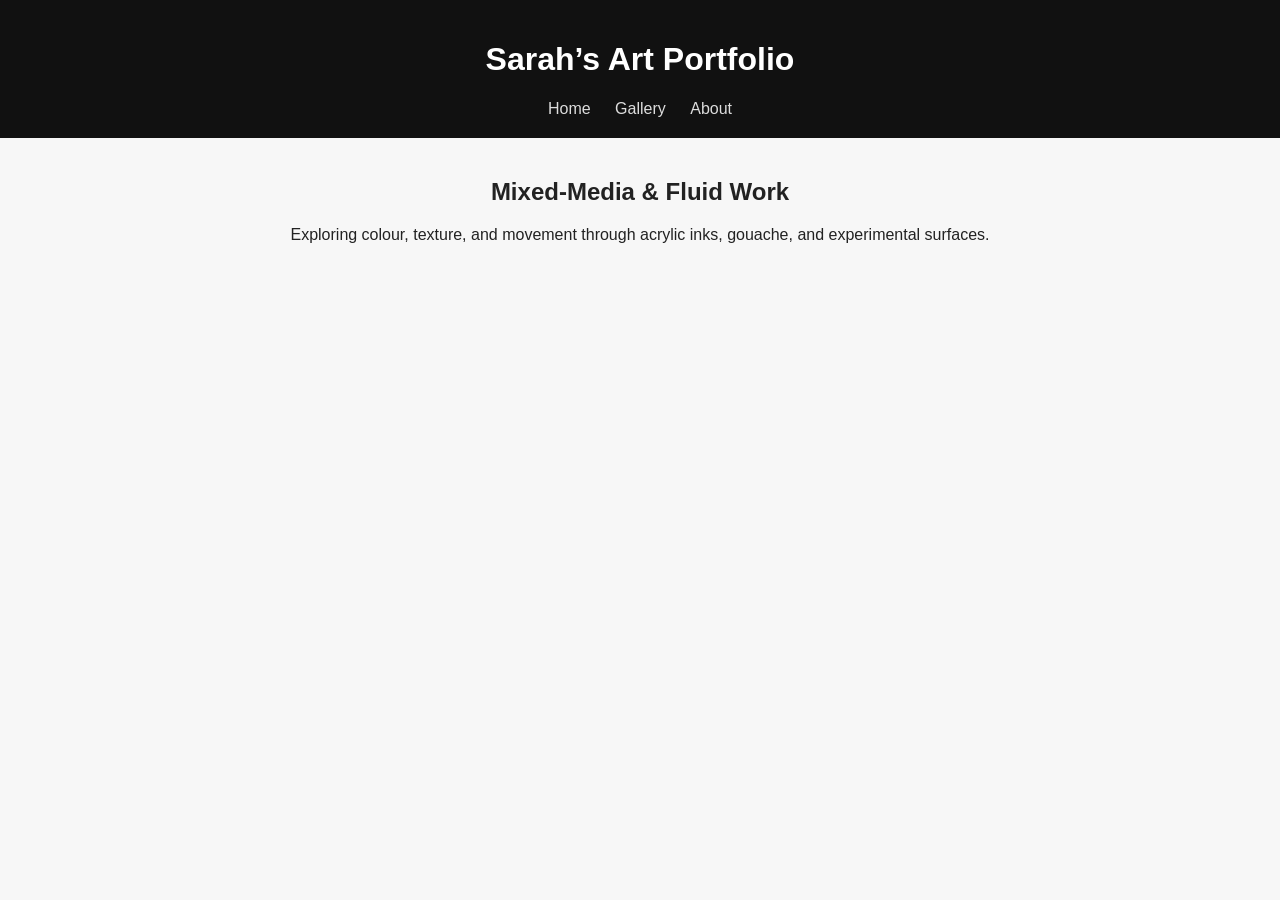
==== index.html @ e7a150ee "Add files via upload" ====
<!DOCTYPE html>
<html lang="en">
<head>
  <meta charset="UTF-8">
  <title>Sarah’s Art</title>
  <link rel="stylesheet" href="style.css">
</head>

<body>
  <header>
    <h1>Sarah’s Art Portfolio</h1>
    <nav>
      <a href="index.html">Home</a>
      <a href="gallery.html">Gallery</a>
      <a href="about.html">About</a>
    </nav>
  </header>

  <section class="intro">
    <h2>Mixed‑Media & Fluid Work</h2>
    <p>Exploring colour, texture, and movement through acrylic inks, gouache, and experimental surfaces.</p>
  </section>
</body>
</html>
---- style.css ----
body {
  margin: 0;
  font-family: Arial, sans-serif;
  background: #f7f7f7;
  color: #222;
}

header {
  background: #111;
  color: white;
  padding: 20px;
  text-align: center;
}

nav a {
  color: #ddd;
  margin: 0 10px;
  text-decoration: none;
}

nav a:hover {
  color: white;
}

.intro {
  max-width: 700px;
  margin: 40px auto;
  text-align: center;
}

.grid {
  display: grid;
  grid-template-columns: repeat(auto-fit, minmax(250px, 1fr));
  gap: 20px;
  padding: 40px;
}

.grid img {
  width: 100%;
  height: auto;
  border-radius: 4px;
}

.project {
  max-width: 900px;
  margin: 40px auto;
  display: flex;
  gap: 30px;
}

.project img {
  width: 50%;
  border-radius: 4px;
}

.details {
  width: 50%;
}
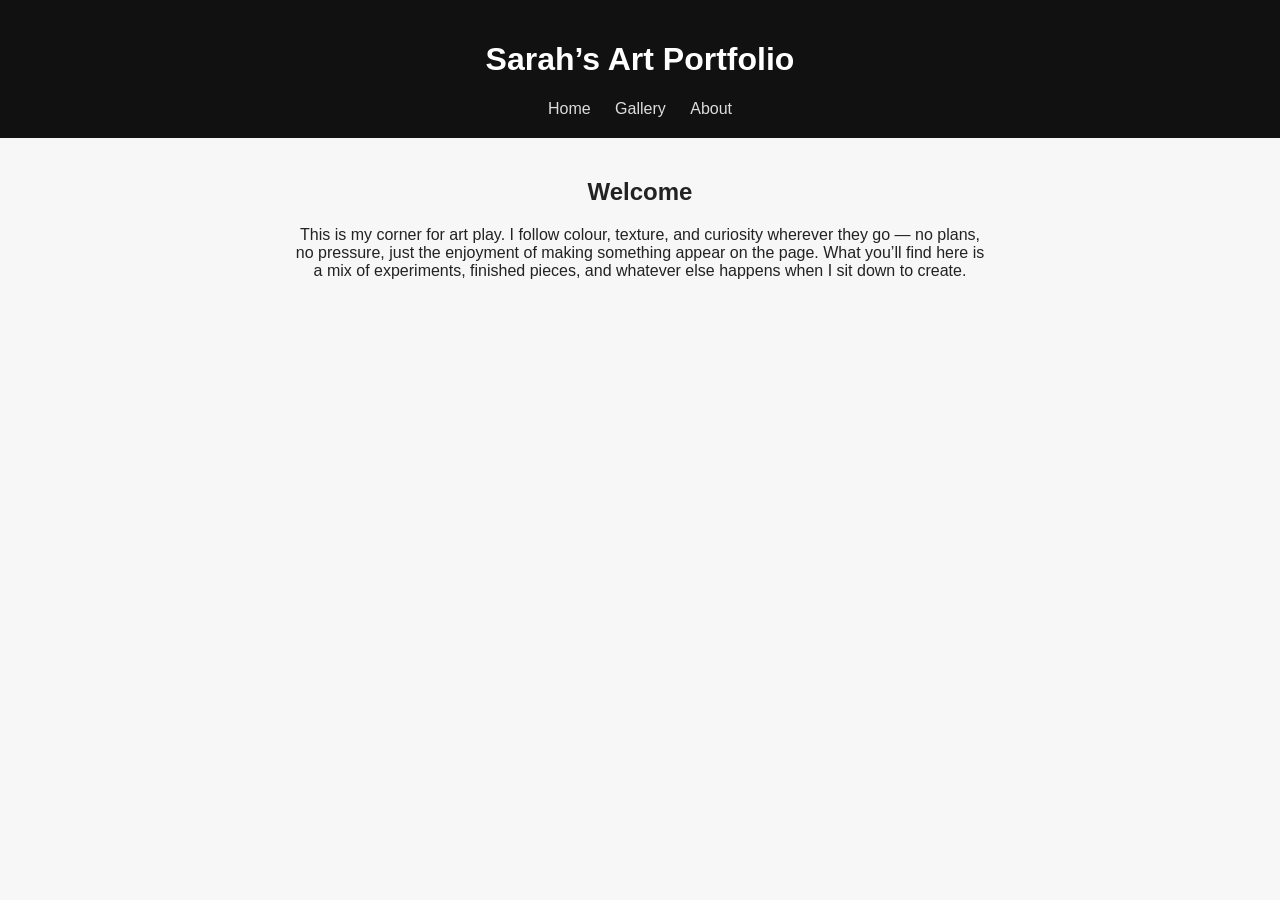
==== commit daf5da0b: "Add files via upload" ====
--- a/index.html
+++ b/index.html
@@ -4,6 +4,7 @@
   <meta charset="UTF-8">
   <title>Sarah’s Art</title>
   <link rel="stylesheet" href="style.css">
+<link rel="icon" type="image/png" href="favicon.png">
 </head>
 
 <body>
@@ -16,9 +17,17 @@
     </nav>
   </header>
 
-  <section class="intro">
-    <h2>Mixed‑Media & Fluid Work</h2>
-    <p>Exploring colour, texture, and movement through acrylic inks, gouache, and experimental surfaces.</p>
-  </section>
+ <section class="intro">
+  <h2>Welcome</h2>
+
+  <p>
+    This is my corner for art play. I follow colour, texture, and curiosity 
+    wherever they go — no plans, no pressure, just the enjoyment of making 
+    something appear on the page. What you’ll find here is a mix of 
+    experiments, finished pieces, and whatever else happens when I sit down 
+    to create.
+  </p>
+</section>
+
 </body>
 </html>
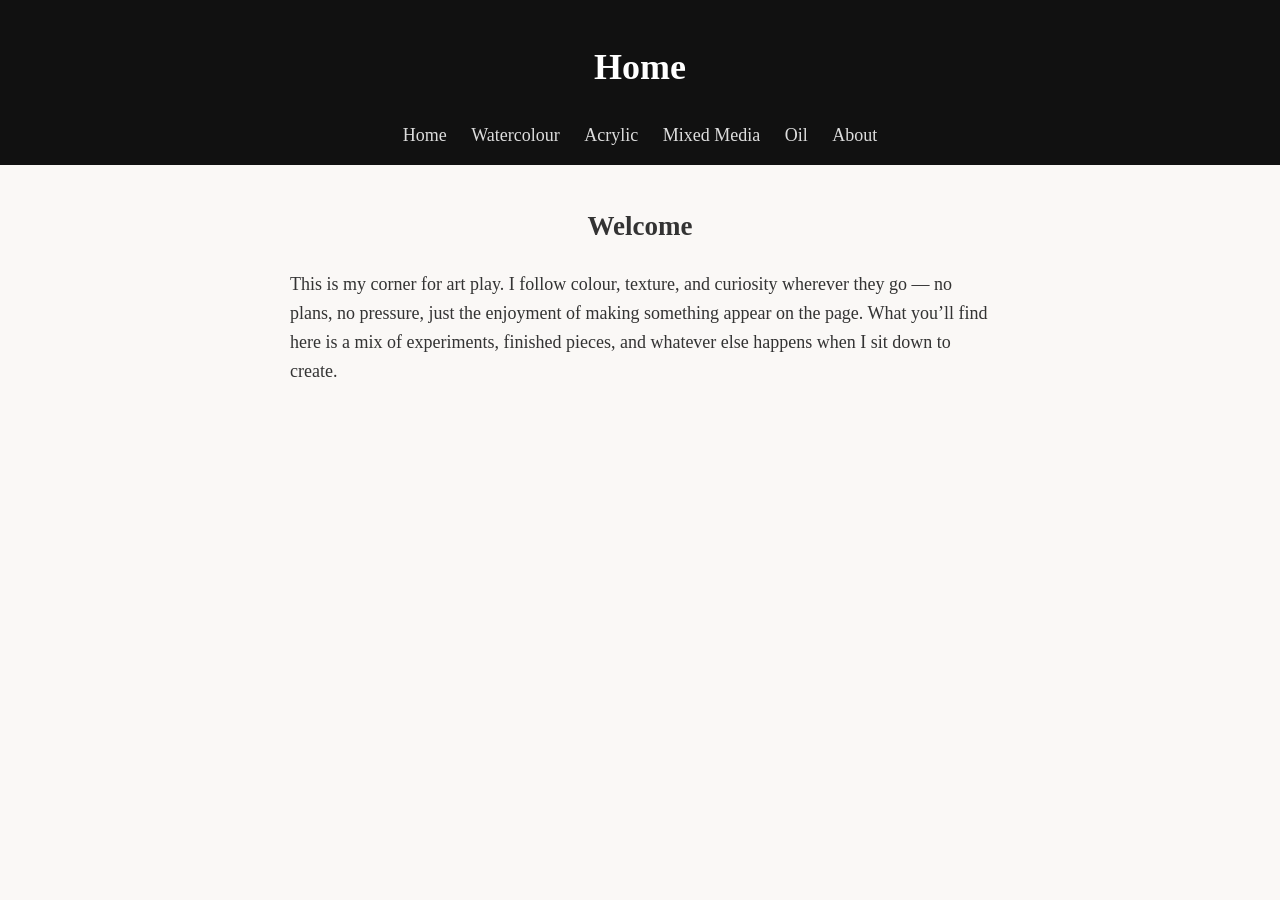
==== commit 4568cb69: "Update index.html" ====
--- a/index.html
+++ b/index.html
@@ -9,15 +9,19 @@
 
 <body>
   <header>
-    <h1>Sarah’s Art Portfolio</h1>
+    <h1>Home</h1>
     <nav>
       <a href="index.html">Home</a>
-      <a href="gallery.html">Gallery</a>
+      <a href="gallery-watercolour.html">Watercolour</a>
+      <a href="gallery-acrylic.html">Acrylic</a>
+      <a href="gallery-mixed-media.html">Mixed Media</a>
+      <a href="gallery-oil.html">Oil</a>
       <a href="about.html">About</a>
     </nav>
   </header>
 
- <section class="intro">
+
+ <section class="page-text">
   <h2>Welcome</h2>
 
   <p>
@@ -30,4 +34,5 @@
 </section>
 
 </body>
-</html>+</html>
+<!-- rebuild -->
--- a/style.css
+++ b/style.css
@@ -1,58 +1,118 @@
+/* Base typography and page background */
 body {
-  margin: 0;
-  font-family: Arial, sans-serif;
-  background: #f7f7f7;
-  color: #222;
+    font-family: "Georgia", "Garamond", "Times New Roman", serif;
+    font-size: 18px;
+    line-height: 1.6;
+    color: #333;
+    background-color: #faf8f6;
+    margin: 0;
+    padding: 0;
 }
 
+/* Header */
 header {
-  background: #111;
-  color: white;
-  padding: 20px;
-  text-align: center;
+    background: #111;
+    color: white;
+    padding: 15px 20px;
+    text-align: center;
 }
 
+/* Navigation */
 nav a {
-  color: #ddd;
-  margin: 0 10px;
-  text-decoration: none;
+    color: #ddd;
+    margin: 0 10px;
+    text-decoration: none;
 }
 
 nav a:hover {
-  color: white;
+    color: white;
 }
 
-.intro {
-  max-width: 700px;
-  margin: 40px auto;
-  text-align: center;
+
+/* Centre the section heading inside text blocks */
+.page-text h2 {
+    text-align: center;
+    margin-top: 0;
 }
 
+/* Gallery grid */
 .grid {
-  display: grid;
-  grid-template-columns: repeat(auto-fit, minmax(250px, 1fr));
-  gap: 20px;
-  padding: 40px;
+    display: grid;
+    grid-template-columns: repeat(auto-fill, minmax(250px, 1fr));
+    gap: 20px;
+    padding: 0;
+    max-width: 900px;
+    margin: 0 auto;
+}
+section.grid {
+    padding: 10px 40px 40px 40px;
 }
 
 .grid img {
-  width: 100%;
-  height: auto;
-  border-radius: 4px;
+    width: 100%;
+    height: 220px;        /* uniform tile height */
+    object-fit: cover;    /* tidy cropping */
+    display: block;
+    border-radius: 6px;
+    box-shadow: 0 4px 10px rgba(0,0,0,0.15);
+    transition: transform 0.2s ease;
 }
 
+.grid img:hover {
+    transform: scale(1.03);
+}
+
+/* Project layout (if used on other pages) */
 .project {
-  max-width: 900px;
-  margin: 40px auto;
-  display: flex;
-  gap: 30px;
+    max-width: 900px;
+    margin: 40px auto;
+    display: flex;
+    gap: 30px;
 }
 
 .project img {
-  width: 50%;
-  border-radius: 4px;
+    width: 50%;
+    border-radius: 4px;
 }
 
 .details {
-  width: 50%;
+    width: 50%;
+}
+
+/* Shared layout for all text-based pages */
+.page-text {
+    max-width: 900px;
+    margin: 40px auto;
+    padding: 0 20px;
+}
+
+.page-text p {
+    max-width: 700px;
+    margin: 0 auto 1.2em auto;
+    text-align: left;
+}
+
+
+/* Mobile adjustments */
+@media (max-width: 700px) {
+    header {
+        padding: 15px 20px;
+    }
+
+    .grid {
+        padding: 20px;
+    }
+
+    body {
+        font-size: 17px;
+    }
+
+    .project {
+        flex-direction: column;
+    }
+
+    .project img,
+    .details {
+        width: 100%;
+    }
 }
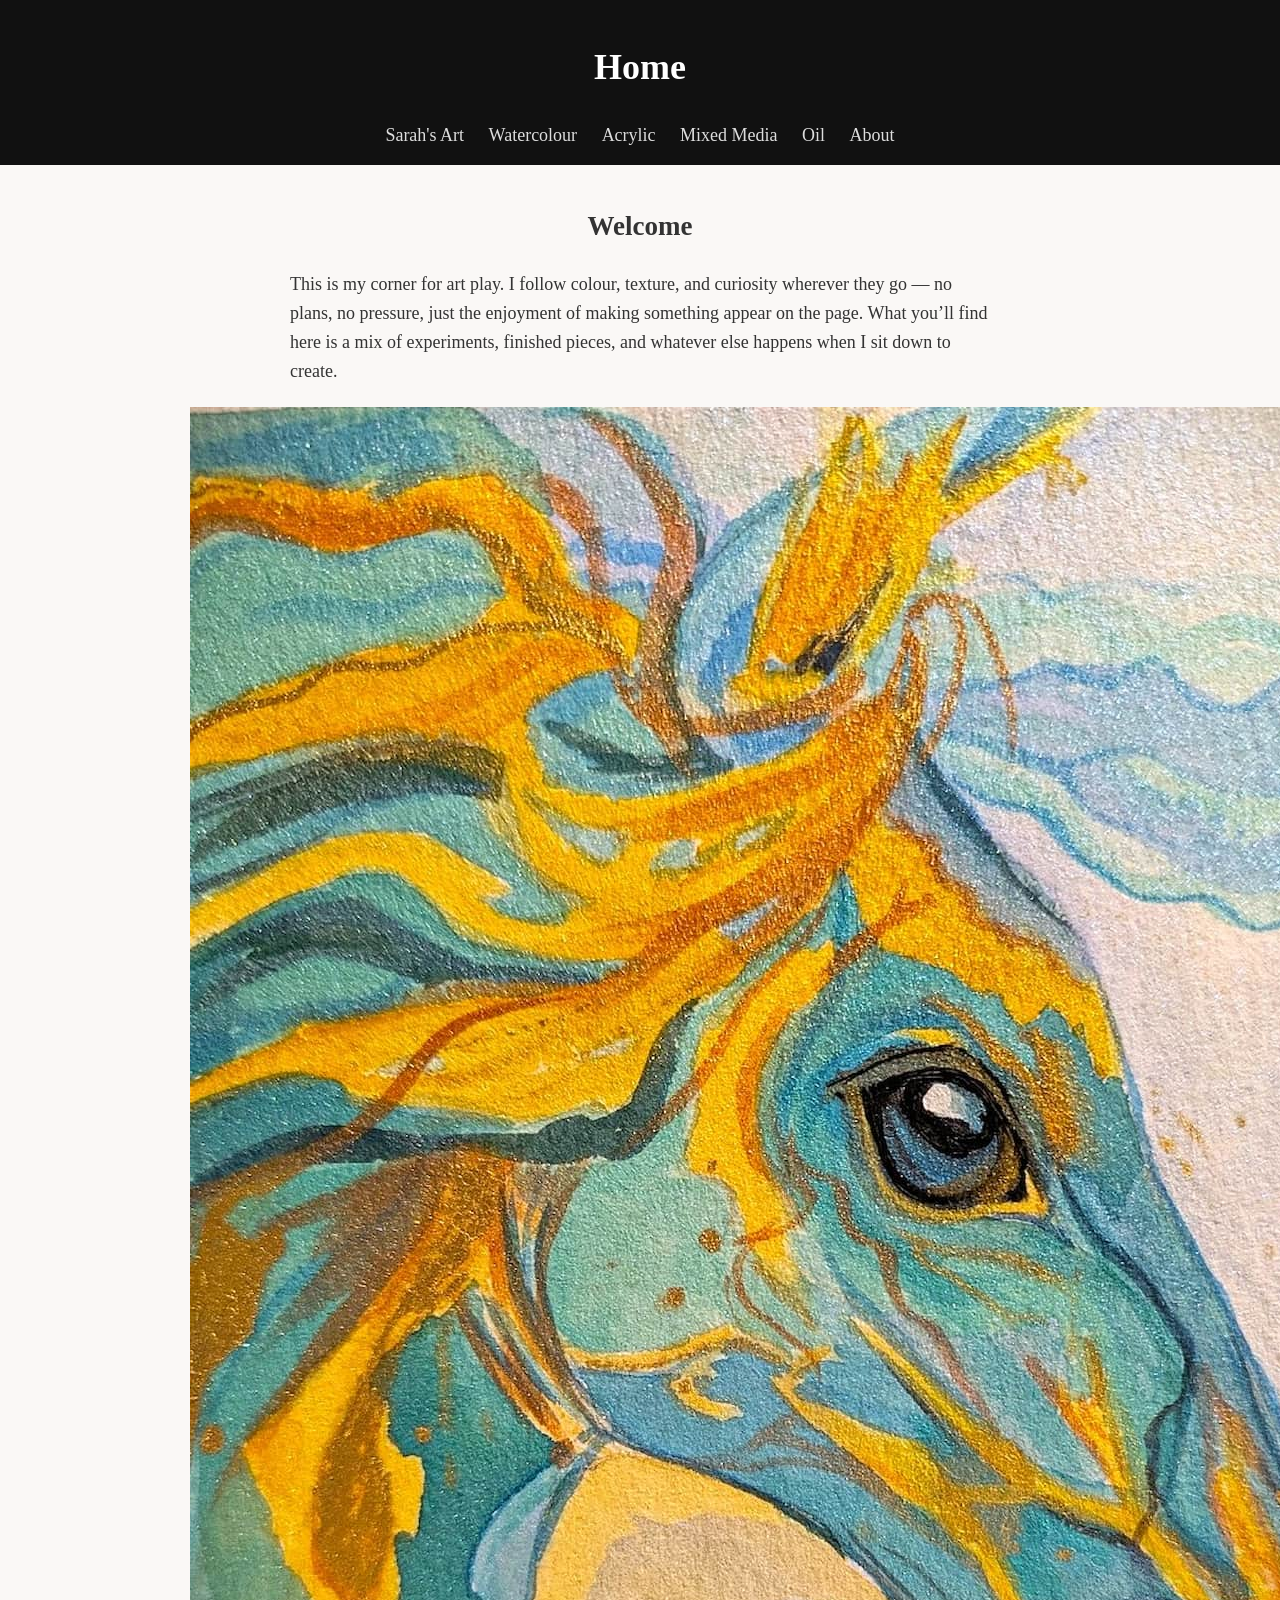
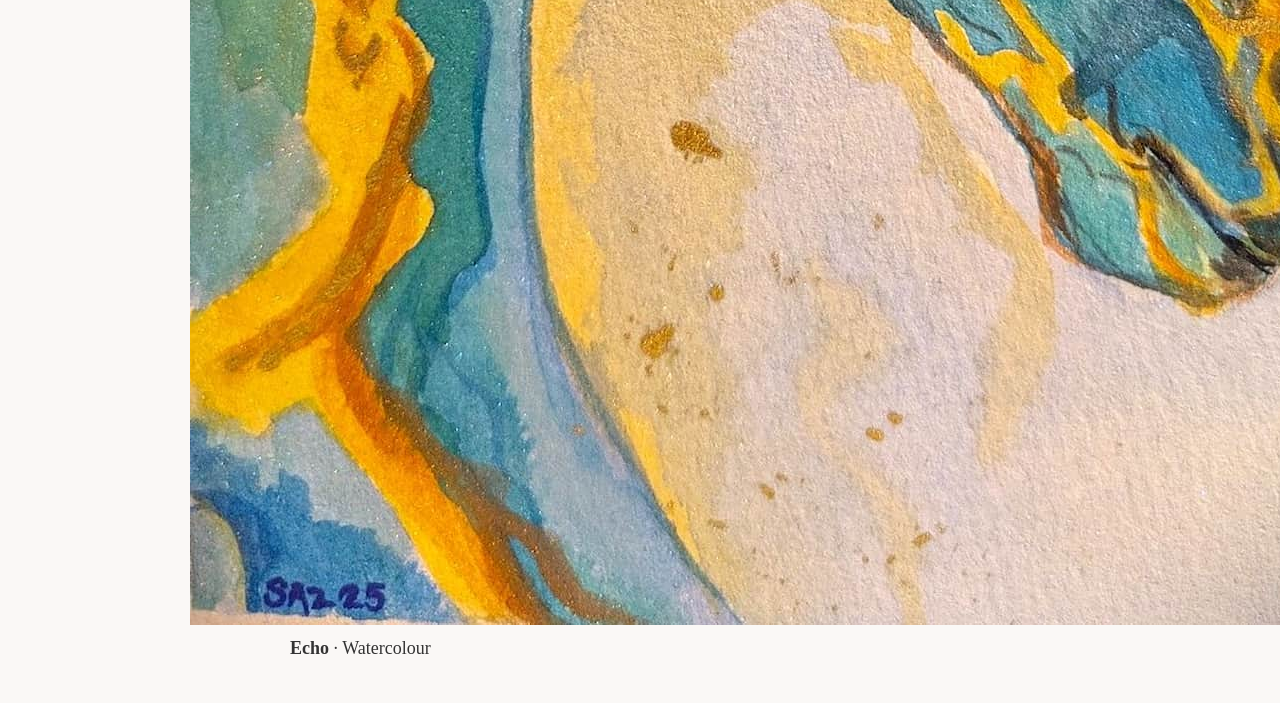
==== commit 70faac2c: "Update index.html" ====
--- a/index.html
+++ b/index.html
@@ -11,11 +11,11 @@
   <header>
     <h1>Home</h1>
     <nav>
-      <a href="index.html">Home</a>
+      <a href="index.html" class=active">Sarah's Art</a>
       <a href="gallery-watercolour.html">Watercolour</a>
       <a href="gallery-acrylic.html">Acrylic</a>
       <a href="gallery-mixed-media.html">Mixed Media</a>
-      <a href="gallery-oil.html">Oil</a>
+      <a href="gallery-oil.html" class="active">Oil</a>
       <a href="about.html">About</a>
     </nav>
   </header>
@@ -31,8 +31,15 @@
     experiments, finished pieces, and whatever else happens when I sit down 
     to create.
   </p>
+
+<div class="featured-art">
+  <a href="gallery-watercolour.html">
+  <img src="images/watercolour/echo.jpg" alt="Echo – watercolour artwork">
+</a>
+  <p><strong>Echo</strong> · Watercolour</p>
+</div>
+
 </section>
 
 </body>
 </html>
-<!-- rebuild -->
--- a/style.css
+++ b/style.css
@@ -26,6 +26,8 @@
 
 nav a:hover {
     color: white;
+    text-decoration: underline;
+    text-underline-offset: 5px;
 }
 
 
@@ -115,4 +117,4 @@
     .details {
         width: 100%;
     }
-}+}
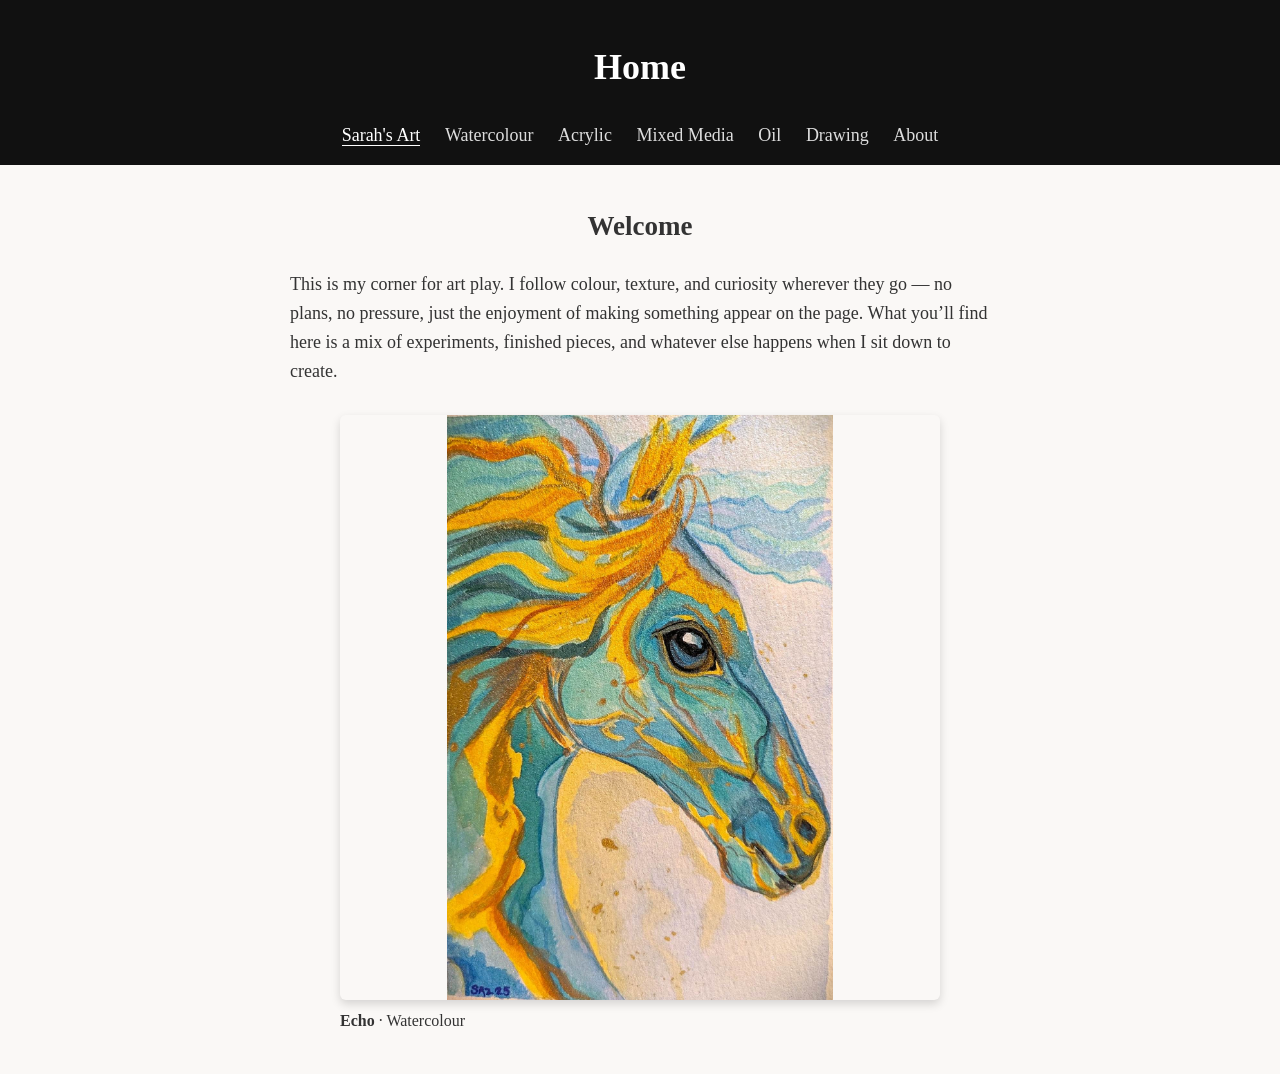
==== commit 7399e118: "Add files via upload" ====
--- a/index.html
+++ b/index.html
@@ -11,13 +11,14 @@
   <header>
     <h1>Home</h1>
     <nav>
-      <a href="index.html" class=active">Sarah's Art</a>
-      <a href="gallery-watercolour.html">Watercolour</a>
-      <a href="gallery-acrylic.html">Acrylic</a>
-      <a href="gallery-mixed-media.html">Mixed Media</a>
-      <a href="gallery-oil.html" class="active">Oil</a>
-      <a href="about.html">About</a>
-    </nav>
+  <a href="index.html" class="active">Sarah's Art</a>
+  <a href="gallery-watercolour.html">Watercolour</a>
+  <a href="gallery-acrylic.html">Acrylic</a>
+  <a href="gallery-mixed-media.html">Mixed Media</a>
+  <a href="gallery-oil.html">Oil</a>
+  <a href="gallery-drawing.html">Drawing</a>
+  <a href="about.html">About</a>
+</nav>
   </header>
 
 
--- a/style.css
+++ b/style.css
@@ -26,10 +26,12 @@
 
 nav a:hover {
     color: white;
-    text-decoration: underline;
-    text-underline-offset: 5px;
-}
-
+}
+
+nav a.active {
+    color: white;
+    border-bottom: 1px solid white;
+}
 
 /* Centre the section heading inside text blocks */
 .page-text h2 {
@@ -37,23 +39,32 @@
     margin-top: 0;
 }
 
-/* Gallery grid */
+/* Gallery layout */
 .grid {
-    display: grid;
-    grid-template-columns: repeat(auto-fill, minmax(250px, 1fr));
-    gap: 20px;
+    column-count: 3;
+    column-gap: 20px;
     padding: 0;
     max-width: 900px;
     margin: 0 auto;
 }
+
+.grid > div {
+    break-inside: avoid;
+    margin-bottom: 20px;
+}
+
+.grid > div p {
+    margin: 8px 0 0 0;
+}
+
 section.grid {
     padding: 10px 40px 40px 40px;
 }
 
 .grid img {
     width: 100%;
-    height: 220px;        /* uniform tile height */
-    object-fit: cover;    /* tidy cropping */
+    height: auto;
+    object-fit: contain;
     display: block;
     border-radius: 6px;
     box-shadow: 0 4px 10px rgba(0,0,0,0.15);
@@ -94,6 +105,12 @@
     text-align: left;
 }
 
+/* Tablet and smaller desktop adjustments */
+@media (max-width: 950px) {
+    .grid {
+        column-count: 2;
+    }
+}
 
 /* Mobile adjustments */
 @media (max-width: 700px) {
@@ -102,6 +119,7 @@
     }
 
     .grid {
+        column-count: 1;
         padding: 20px;
     }
 
@@ -118,3 +136,73 @@
         width: 100%;
     }
 }
+
+/* Featured artwork on homepage */
+.featured-art {
+    max-width: 600px;
+    margin: 30px auto 0;
+    text-align: center;
+}
+
+.featured-art img {
+    display: block;
+    width: 100%;
+    height: auto;
+    max-height: 65vh;
+    object-fit: contain;
+    margin: 0 auto;
+    border-radius: 6px;
+    box-shadow: 0 4px 10px rgba(0,0,0,0.15);
+}
+
+.featured-art p {
+    margin-top: 8px;
+    font-size: 16px;
+}
+
+/* Lightbox for viewing artwork */
+.lightbox {
+    display: none;
+    position: fixed;
+    inset: 0;
+    background: rgba(0, 0, 0, 0.9);
+    z-index: 1000;
+    align-items: center;
+    justify-content: center;
+    padding: 30px;
+    box-sizing: border-box;
+}
+
+.lightbox.open {
+    display: flex;
+}
+
+.lightbox img {
+    max-width: 90vw;
+    max-height: 90vh;
+    width: auto;
+    height: auto;
+    object-fit: contain;
+    box-shadow: 0 6px 25px rgba(0,0,0,0.5);
+}
+
+.lightbox-close {
+    position: absolute;
+    top: 15px;
+    right: 25px;
+    background: none;
+    border: none;
+    color: white;
+    font-size: 42px;
+    cursor: pointer;
+}
+
+.lightbox-content {
+    text-align: center;
+}
+
+.lightbox-title {
+    color: white;
+    margin: 10px 0 0;
+    font-size: 18px;
+}
